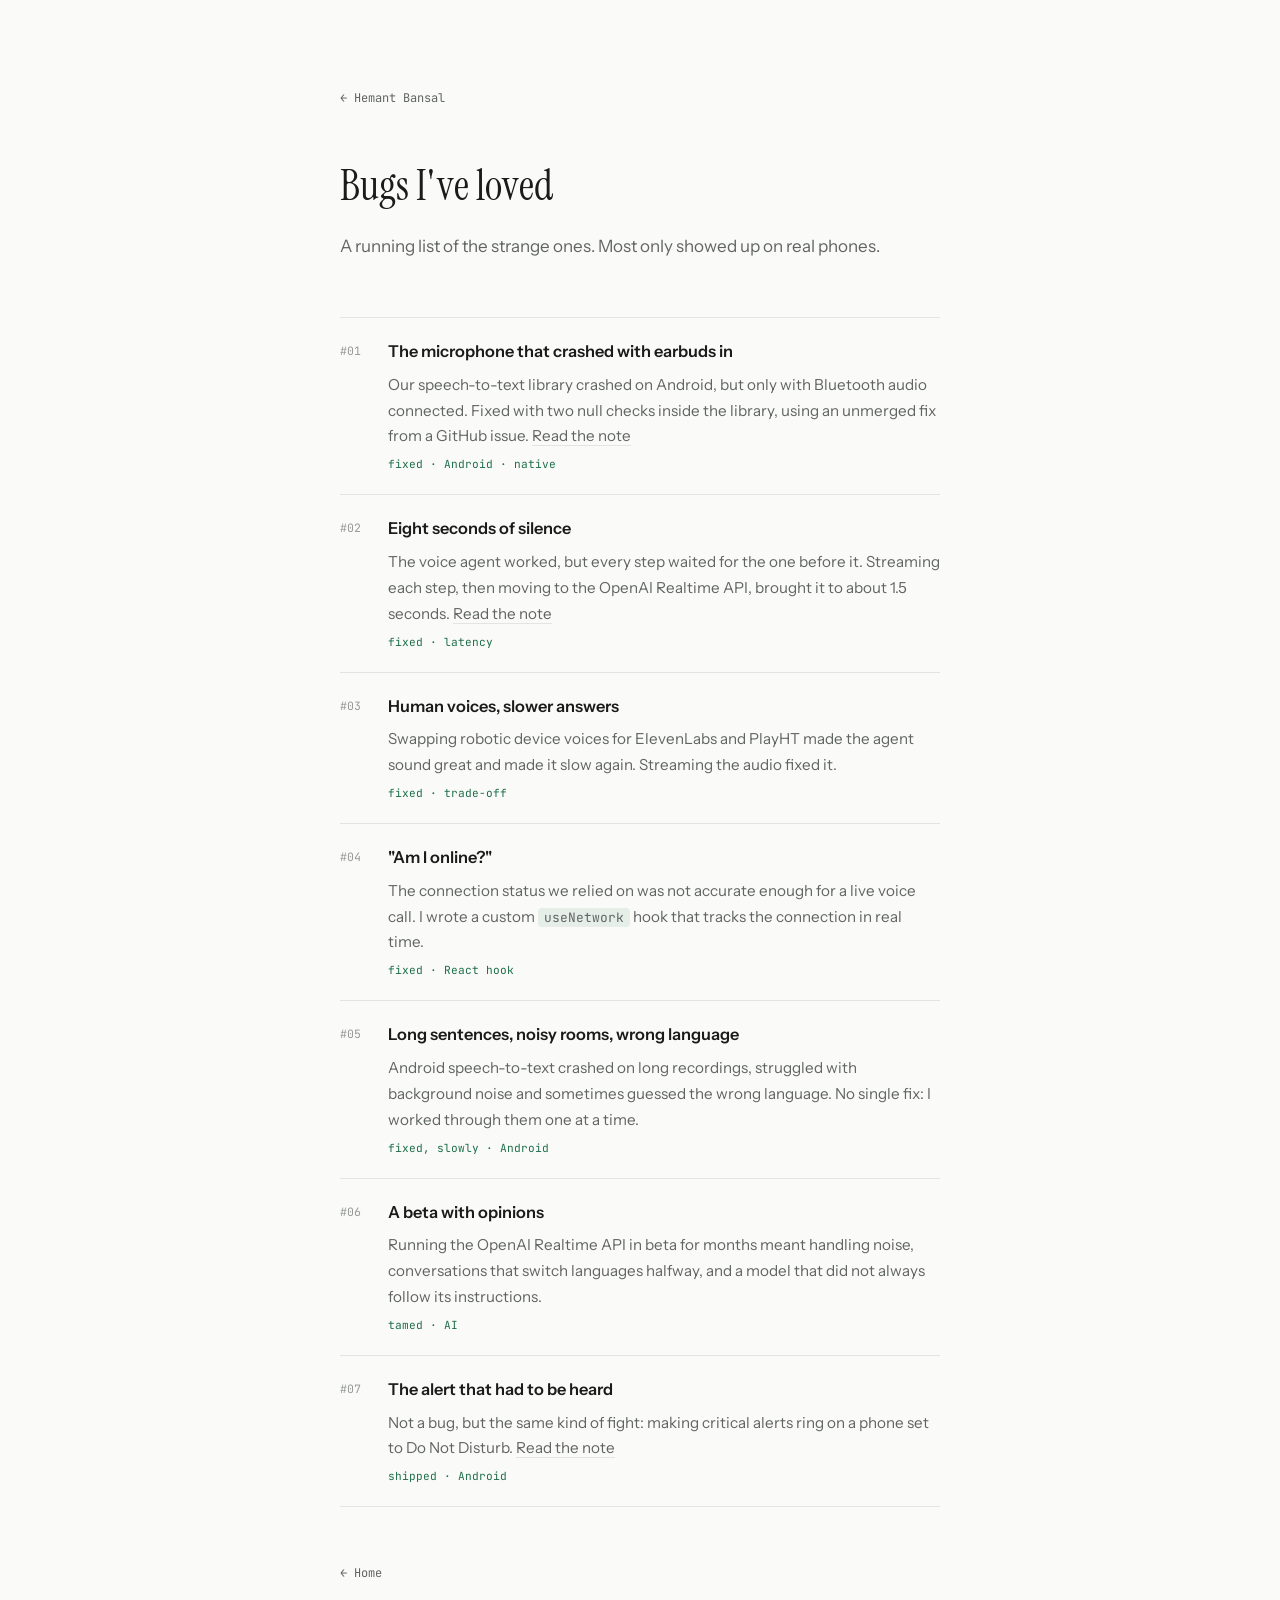
==== public/bugs/index.html @ 5ed8c772 "Add personal website for hemsbansal.in The site lives in public/ and is published by Netlify. The Gi" ====
<!doctype html>
<html lang="en">
<head>
<meta charset="utf-8">
<meta name="viewport" content="width=device-width, initial-scale=1, viewport-fit=cover">
<title>Bugs I've loved · Hemant Bansal</title>
<meta name="claude:viewport-fit-sides" content="cover">
<meta name="description" content="A running list of strange mobile bugs Hemant Bansal has hunted down.">
<link rel="canonical" href="https://hemsbansal.in/bugs">
<meta property="og:title" content="Bugs I've loved · Hemant Bansal">
<meta property="og:description" content="A running list of strange mobile bugs Hemant Bansal has hunted down.">
<meta property="og:url" content="https://hemsbansal.in/bugs">
<meta name="twitter:card" content="summary">
<link rel="icon" href="data:image/svg+xml,%3Csvg xmlns='http://www.w3.org/2000/svg' viewBox='0 0 64 64'%3E%3Crect width='64' height='64' rx='32' fill='%231f6f4a'/%3E%3Ctext x='32' y='43' font-family='Georgia,serif' font-style='italic' font-size='32' fill='%23ffffff' text-anchor='middle'%3Eh%3C/text%3E%3C/svg%3E">
<link rel="preconnect" href="https://fonts.googleapis.com">
<link rel="preconnect" href="https://fonts.gstatic.com" crossorigin>
<link rel="stylesheet" href="https://fonts.googleapis.com/css2?family=Instrument+Sans:wght@400;500;600&family=Instrument+Serif:ital@0;1&family=JetBrains+Mono:wght@400;500&display=swap">
<link rel="stylesheet" href="../style.css">
</head>
<body>
<main class="page">
  <a class="back" href="../index.html">← Hemant Bansal</a>
  <article>
    <h1>Bugs I've loved</h1>
    <p class="muted">A running list of the strange ones. Most only showed up on real phones.</p>
  </article>

  <ol class="bugs">
    <li>
      <h3>The microphone that crashed with earbuds in</h3>
      <p>Our speech-to-text library crashed on Android, but only with Bluetooth audio connected. Fixed with two null checks inside the library, using an unmerged fix from a GitHub issue. <a href="../notes/bluetooth-null-checks.html">Read the note</a></p>
      <span class="tag">fixed · Android · native</span>
    </li>
    <li>
      <h3>Eight seconds of silence</h3>
      <p>The voice agent worked, but every step waited for the one before it. Streaming each step, then moving to the OpenAI Realtime API, brought it to about 1.5 seconds. <a href="../notes/voice-latency.html">Read the note</a></p>
      <span class="tag">fixed · latency</span>
    </li>
    <li>
      <h3>Human voices, slower answers</h3>
      <p>Swapping robotic device voices for ElevenLabs and PlayHT made the agent sound great and made it slow again. Streaming the audio fixed it.</p>
      <span class="tag">fixed · trade-off</span>
    </li>
    <li>
      <h3>"Am I online?"</h3>
      <p>The connection status we relied on was not accurate enough for a live voice call. I wrote a custom <code>useNetwork</code> hook that tracks the connection in real time.</p>
      <span class="tag">fixed · React hook</span>
    </li>
    <li>
      <h3>Long sentences, noisy rooms, wrong language</h3>
      <p>Android speech-to-text crashed on long recordings, struggled with background noise and sometimes guessed the wrong language. No single fix: I worked through them one at a time.</p>
      <span class="tag">fixed, slowly · Android</span>
    </li>
    <li>
      <h3>A beta with opinions</h3>
      <p>Running the OpenAI Realtime API in beta for months meant handling noise, conversations that switch languages halfway, and a model that did not always follow its instructions.</p>
      <span class="tag">tamed · AI</span>
    </li>
    <li>
      <h3>The alert that had to be heard</h3>
      <p>Not a bug, but the same kind of fight: making critical alerts ring on a phone set to Do Not Disturb. <a href="../notes/do-not-disturb.html">Read the note</a></p>
      <span class="tag">shipped · Android</span>
    </li>
  </ol>
  <footer><a class="back" href="../index.html">← Home</a></footer>
</main>
</body>
</html>
---- public/style.css ----
/* Layout: one narrow column, left aligned, lots of air. Small mono labels mark each group. */
:root {
  --bg: #fafaf8;
  --fg: #1a1b1a;
  --muted: #616561;
  --faint: #969a95;
  --line: #e4e5e1;
  --accent: #1f6f4a;
  --tint: rgba(31, 111, 74, 0.09);
  --display: "Instrument Serif", "Iowan Old Style", Georgia, serif;
  --sans: "Instrument Sans", ui-sans-serif, system-ui, -apple-system, "Segoe UI", sans-serif;
  --mono: "JetBrains Mono", ui-monospace, "SF Mono", Menlo, Consolas, monospace;
}
@media (prefers-color-scheme: dark) {
  :root:not([data-theme="light"]) {
    --bg: #111312; --fg: #e9eae7; --muted: #a2a6a0; --faint: #6e726d; --line: #262927;
    --accent: #7fd1a3; --tint: rgba(127, 209, 163, 0.1); color-scheme: dark;
  }
}
:root[data-theme="dark"] {
  --bg: #111312; --fg: #e9eae7; --muted: #a2a6a0; --faint: #6e726d; --line: #262927;
  --accent: #7fd1a3; --tint: rgba(127, 209, 163, 0.1); color-scheme: dark;
}

*, *::before, *::after { box-sizing: border-box; }
body {
  margin: 0; background: var(--bg); color: var(--fg);
  font-family: var(--sans); font-size: 17px; line-height: 1.7;
  -webkit-font-smoothing: antialiased;
}
::selection { background: var(--tint); }
.page {
  max-width: 640px; margin: 0 auto;
  padding-block: 88px 64px;
  padding-left: max(20px, env(safe-area-inset-left, 0px));
  padding-right: max(20px, env(safe-area-inset-right, 0px));
  display: grid; gap: 56px;
}
a { color: inherit; text-decoration: underline; text-decoration-color: var(--line); text-underline-offset: 4px; text-decoration-thickness: 1px; transition: text-decoration-color .2s, color .2s; }
a:hover { text-decoration-color: var(--accent); }
a:focus-visible, button:focus-visible { outline: 2px solid var(--accent); outline-offset: 3px; border-radius: 3px; }
p { margin: 0; }
.muted { color: var(--muted); }

.label {
  font-family: var(--mono); font-size: 0.72rem; font-weight: 400; letter-spacing: 0.08em;
  text-transform: uppercase; color: var(--faint); margin: 0 0 16px;
}

/* Intro */
.hello { display: grid; gap: 20px; }
.name { font-family: var(--display); font-weight: 400; font-size: clamp(2.6rem, 8vw, 3.4rem); line-height: 1; letter-spacing: -0.01em; margin: 0; text-wrap: balance; }
.name em { color: var(--accent); }
.hello p { max-width: 58ch; }
.live { display: inline-flex; align-items: center; gap: 8px; font-family: var(--mono); font-size: 0.75rem; color: var(--muted); }
.live i { width: 7px; height: 7px; border-radius: 50%; background: var(--accent); animation: pulse 2.4s ease-in-out infinite; }
@keyframes pulse { 0%, 100% { opacity: 1; } 50% { opacity: .35; } }
@media (prefers-reduced-motion: reduce) { .live i { animation: none; } }

/* Lists of links */
.rows { list-style: none; margin: 0; padding: 0; display: grid; }
.rows li { display: grid; grid-template-columns: minmax(0, 1fr) auto; gap: 16px; align-items: baseline; padding: 12px 0; border-top: 1px solid var(--line); }
.rows li:last-child { border-bottom: 1px solid var(--line); }
.rows a { text-decoration: none; }
.rows a:hover { color: var(--accent); }
.rows .meta { font-family: var(--mono); font-size: 0.74rem; color: var(--faint); white-space: nowrap; font-variant-numeric: tabular-nums; }
.rows .desc { grid-column: 1 / -1; color: var(--muted); font-size: 0.94rem; margin-top: -6px; }

.now { list-style: none; margin: 0; padding: 0; display: grid; gap: 8px; }
.now li { display: grid; grid-template-columns: 20px minmax(0, 1fr); }
.now li::before { content: "→"; color: var(--faint); }

.elsewhere { display: flex; flex-wrap: wrap; gap: 8px 24px; align-items: baseline; }
.copy { font-family: var(--mono); font-size: 0.7rem; color: var(--muted); background: none; border: 1px solid var(--line); border-radius: 999px; padding: 2px 10px; cursor: pointer; vertical-align: 2px; }
.copy:hover { color: var(--fg); border-color: var(--faint); }

footer { font-family: var(--mono); font-size: 0.72rem; color: var(--faint); }

/* Notes */
.back { font-family: var(--mono); font-size: 0.75rem; color: var(--muted); text-decoration: none; }
.back:hover { color: var(--accent); }
article { display: grid; gap: 22px; }
article h1 { font-family: var(--display); font-weight: 400; font-size: clamp(2rem, 6vw, 2.6rem); line-height: 1.1; margin: 0; text-wrap: balance; }
article h2 { font-size: 1.05rem; font-weight: 600; margin: 18px 0 -8px; }
article .meta { font-family: var(--mono); font-size: 0.74rem; color: var(--faint); }
article p { max-width: 64ch; }
article ul { margin: 0; padding-left: 20px; display: grid; gap: 6px; }
article li::marker { color: var(--faint); }
code { font-family: var(--mono); font-size: 0.85em; background: var(--tint); padding: 1px 6px; border-radius: 4px; }
pre { margin: 0; overflow-x: auto; background: var(--tint); border-radius: 8px; padding: 16px 18px; }
pre code { background: none; padding: 0; font-size: 0.8rem; line-height: 1.6; }
.pull { font-family: var(--display); font-size: 1.5rem; line-height: 1.3; color: var(--accent); border-left: 2px solid var(--accent); padding-left: 18px; }

/* Pipeline timing figure */
.timing { margin: 0; display: grid; gap: 18px; padding: 20px; border: 1px solid var(--line); border-radius: 10px; }
.timing h3 { margin: 0 0 8px; font-family: var(--mono); font-size: 0.72rem; font-weight: 400; letter-spacing: .08em; text-transform: uppercase; color: var(--faint); display: flex; justify-content: space-between; }
.timing h3 b { color: var(--fg); font-weight: 500; letter-spacing: 0; text-transform: none; }
.track { position: relative; height: 22px; margin-bottom: 6px; }
.bar { position: absolute; min-width: max-content; padding-right: 6px; top: 0; height: 100%; border-radius: 4px; background: var(--tint); border: 1px solid var(--accent); font-family: var(--mono); font-size: 0.66rem; color: var(--accent); display: flex; align-items: center; padding-left: 6px; white-space: nowrap; overflow: hidden; }
.scale { display: flex; justify-content: space-between; font-family: var(--mono); font-size: 0.66rem; color: var(--faint); font-variant-numeric: tabular-nums; }
.timing figcaption { font-size: 0.85rem; color: var(--muted); }

@media (max-width: 520px) {
  body { font-size: 16px; }
  .page { padding-block: 56px 48px; gap: 48px; }
}

/* Resume */
.cv-head h1 { font-family: var(--display); font-weight: 400; font-size: clamp(2.2rem, 6vw, 2.8rem); line-height: 1.05; margin: 0 0 8px; }
.cv-head p { margin: 0; }
.cv-head .meta { margin-top: 10px; font-family: var(--mono); font-size: 0.74rem; color: var(--faint); overflow-wrap: anywhere; }
.resume section { display: grid; gap: 14px; }
.resume .label { margin: 0; }
.cv-item { display: grid; gap: 6px; }
.cv-item h3 { font-size: 1rem; font-weight: 600; margin: 0; }
.cv-item ul { margin: 0; padding-left: 20px; display: grid; gap: 4px; font-size: 0.95rem; color: var(--muted); }
.cv-item li::marker { color: var(--faint); }
.cv-row { display: flex; flex-wrap: wrap; justify-content: space-between; align-items: baseline; gap: 4px 16px; }
.cv-row .meta { font-family: var(--mono); font-size: 0.74rem; color: var(--faint); font-variant-numeric: tabular-nums; }
.cv-skills { margin: 0; display: grid; gap: 8px; font-size: 0.95rem; }
.cv-skills div { display: grid; grid-template-columns: 140px minmax(0, 1fr); gap: 12px; }
.cv-skills dt { color: var(--faint); }
.cv-skills dd { margin: 0; }
@media (max-width: 520px) { .cv-skills div { grid-template-columns: 1fr; gap: 0; } }
@media print {
  :root { --bg: #fff; --fg: #000; --muted: #333; --faint: #666; --line: #ccc; }
  body { font-size: 11pt; }
  .page { padding-block: 0; gap: 18px; max-width: none; }
  .back { display: none; }
}

/* Bugs list */
.bugs { list-style: none; margin: 0; padding: 0; display: grid; gap: 0; counter-reset: bug; }
.bugs li { counter-increment: bug; display: grid; gap: 6px; padding: 20px 0 20px 48px; border-top: 1px solid var(--line); position: relative; }
.bugs li:last-child { border-bottom: 1px solid var(--line); }
.bugs li::before { content: "#" counter(bug, decimal-leading-zero); position: absolute; left: 0; top: 23px; font-family: var(--mono); font-size: 0.72rem; color: var(--faint); }
.bugs h3 { margin: 0; font-size: 1.02rem; font-weight: 600; }
.bugs p { color: var(--muted); font-size: 0.95rem; }
.bugs .tag { font-family: var(--mono); font-size: 0.7rem; color: var(--accent); }

/* Small link row */
.more { display: flex; flex-wrap: wrap; gap: 8px 24px; }
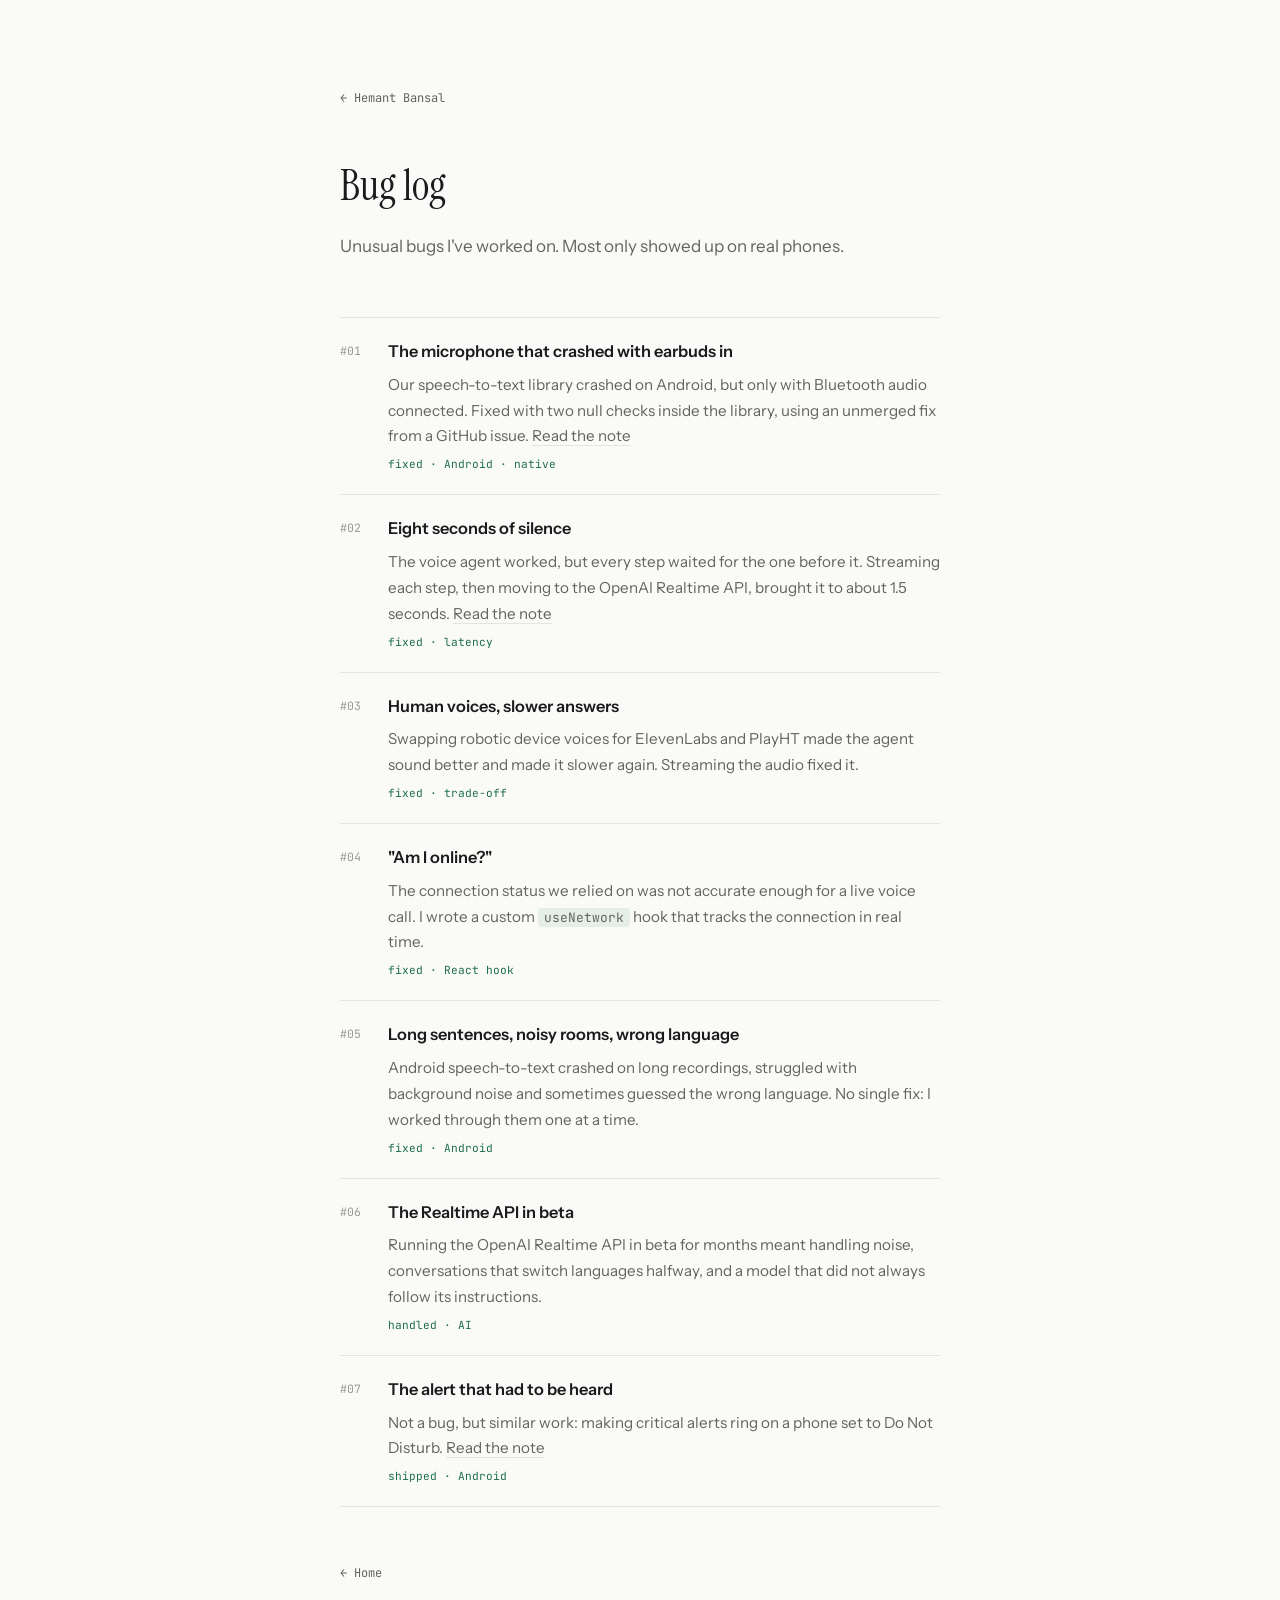
==== commit cdfa178a: "Plainer, less jokey wording across the site - Homepage: factual intro, concrete details on each proj" ====
--- a/public/bugs/index.html
+++ b/public/bugs/index.html
@@ -3,15 +3,18 @@
 <head>
 <meta charset="utf-8">
 <meta name="viewport" content="width=device-width, initial-scale=1, viewport-fit=cover">
-<title>Bugs I've loved · Hemant Bansal</title>
+<title>Bug log · Hemant Bansal</title>
 <meta name="claude:viewport-fit-sides" content="cover">
-<meta name="description" content="A running list of strange mobile bugs Hemant Bansal has hunted down.">
+<meta name="description" content="Unusual mobile bugs Hemant Bansal has worked on.">
 <link rel="canonical" href="https://hemsbansal.in/bugs">
-<meta property="og:title" content="Bugs I've loved · Hemant Bansal">
-<meta property="og:description" content="A running list of strange mobile bugs Hemant Bansal has hunted down.">
+<meta property="og:title" content="Bug log · Hemant Bansal">
+<meta property="og:description" content="Unusual mobile bugs Hemant Bansal has worked on.">
 <meta property="og:url" content="https://hemsbansal.in/bugs">
 <meta name="twitter:card" content="summary">
 <link rel="icon" href="data:image/svg+xml,%3Csvg xmlns='http://www.w3.org/2000/svg' viewBox='0 0 64 64'%3E%3Crect width='64' height='64' rx='32' fill='%231f6f4a'/%3E%3Ctext x='32' y='43' font-family='Georgia,serif' font-style='italic' font-size='32' fill='%23ffffff' text-anchor='middle'%3Eh%3C/text%3E%3C/svg%3E">
+<link rel="manifest" href="../manifest.webmanifest">
+<link rel="apple-touch-icon" href="../icons/apple-touch-icon.png">
+<meta name="theme-color" content="#1f6f4a">
 <link rel="preconnect" href="https://fonts.googleapis.com">
 <link rel="preconnect" href="https://fonts.gstatic.com" crossorigin>
 <link rel="stylesheet" href="https://fonts.googleapis.com/css2?family=Instrument+Sans:wght@400;500;600&family=Instrument+Serif:ital@0;1&family=JetBrains+Mono:wght@400;500&display=swap">
@@ -21,8 +24,8 @@
 <main class="page">
   <a class="back" href="../index.html">← Hemant Bansal</a>
   <article>
-    <h1>Bugs I've loved</h1>
-    <p class="muted">A running list of the strange ones. Most only showed up on real phones.</p>
+    <h1>Bug log</h1>
+    <p class="muted">Unusual bugs I've worked on. Most only showed up on real phones.</p>
   </article>
 
   <ol class="bugs">
@@ -38,7 +41,7 @@
     </li>
     <li>
       <h3>Human voices, slower answers</h3>
-      <p>Swapping robotic device voices for ElevenLabs and PlayHT made the agent sound great and made it slow again. Streaming the audio fixed it.</p>
+      <p>Swapping robotic device voices for ElevenLabs and PlayHT made the agent sound better and made it slower again. Streaming the audio fixed it.</p>
       <span class="tag">fixed · trade-off</span>
     </li>
     <li>
@@ -49,20 +52,21 @@
     <li>
       <h3>Long sentences, noisy rooms, wrong language</h3>
       <p>Android speech-to-text crashed on long recordings, struggled with background noise and sometimes guessed the wrong language. No single fix: I worked through them one at a time.</p>
-      <span class="tag">fixed, slowly · Android</span>
+      <span class="tag">fixed · Android</span>
     </li>
     <li>
-      <h3>A beta with opinions</h3>
+      <h3>The Realtime API in beta</h3>
       <p>Running the OpenAI Realtime API in beta for months meant handling noise, conversations that switch languages halfway, and a model that did not always follow its instructions.</p>
-      <span class="tag">tamed · AI</span>
+      <span class="tag">handled · AI</span>
     </li>
     <li>
       <h3>The alert that had to be heard</h3>
-      <p>Not a bug, but the same kind of fight: making critical alerts ring on a phone set to Do Not Disturb. <a href="../notes/do-not-disturb.html">Read the note</a></p>
+      <p>Not a bug, but similar work: making critical alerts ring on a phone set to Do Not Disturb. <a href="../notes/do-not-disturb.html">Read the note</a></p>
       <span class="tag">shipped · Android</span>
     </li>
   </ol>
   <footer><a class="back" href="../index.html">← Home</a></footer>
 </main>
+<script src="../site.js" defer></script>
 </body>
 </html>
--- a/public/style.css
+++ b/public/style.css
@@ -7,6 +7,10 @@
   --line: #e4e5e1;
   --accent: #1f6f4a;
   --tint: rgba(31, 111, 74, 0.09);
+  --ok-bar: #6fbf93;
+  --warn-bar: #e2b54d;
+  --warn: #8a6200;
+  --warn-tint: rgba(196, 140, 20, 0.14);
   --display: "Instrument Serif", "Iowan Old Style", Georgia, serif;
   --sans: "Instrument Sans", ui-sans-serif, system-ui, -apple-system, "Segoe UI", sans-serif;
   --mono: "JetBrains Mono", ui-monospace, "SF Mono", Menlo, Consolas, monospace;
@@ -14,12 +18,12 @@
 @media (prefers-color-scheme: dark) {
   :root:not([data-theme="light"]) {
     --bg: #111312; --fg: #e9eae7; --muted: #a2a6a0; --faint: #6e726d; --line: #262927;
-    --accent: #7fd1a3; --tint: rgba(127, 209, 163, 0.1); color-scheme: dark;
+    --accent: #7fd1a3; --tint: rgba(127, 209, 163, 0.1); --ok-bar: #3f8f66; --warn-bar: #b9902f; --warn: #e8c46a; --warn-tint: rgba(232, 196, 106, 0.12); color-scheme: dark;
   }
 }
 :root[data-theme="dark"] {
   --bg: #111312; --fg: #e9eae7; --muted: #a2a6a0; --faint: #6e726d; --line: #262927;
-  --accent: #7fd1a3; --tint: rgba(127, 209, 163, 0.1); color-scheme: dark;
+  --accent: #7fd1a3; --tint: rgba(127, 209, 163, 0.1); --ok-bar: #3f8f66; --warn-bar: #b9902f; --warn: #e8c46a; --warn-tint: rgba(232, 196, 106, 0.12); color-scheme: dark;
 }
 
 *, *::before, *::after { box-sizing: border-box; }
@@ -140,3 +144,39 @@
 
 /* Small link row */
 .more { display: flex; flex-wrap: wrap; gap: 8px 24px; }
+
+/* Language switch */
+.lang { justify-self: start; display: inline-flex; border: 1px solid var(--line); border-radius: 999px; padding: 3px; gap: 2px; }
+.lang button { font: inherit; font-family: var(--mono); font-size: 0.72rem; color: var(--muted); background: none; border: 0; border-radius: 999px; padding: 4px 12px; cursor: pointer; }
+.lang button[aria-pressed="true"] { background: var(--fg); color: var(--bg); }
+[data-hi] { display: none; }
+html[data-lang="hi"] [data-hi] { display: revert; }
+html[data-lang="hi"] [data-en] { display: none; }
+[data-hi], .lang [lang="hi"] { font-family: "Noto Sans Devanagari", var(--sans); }
+.label [data-hi] { font-family: "Noto Sans Devanagari", var(--sans); letter-spacing: 0; text-transform: none; font-size: 0.8rem; }
+a.live { text-decoration: none; justify-self: start; }
+a.live:hover { color: var(--accent); }
+
+/* Easter egg toast */
+#name { cursor: default; user-select: none; }
+.toast { justify-self: start; font-family: var(--mono); font-size: 0.78rem; line-height: 1.5; padding: 10px 14px; border-radius: 8px; background: var(--fg); color: var(--bg); max-width: 52ch; }
+
+/* Status page */
+.status-banner { display: flex; align-items: center; gap: 12px; padding: 16px 18px; border-radius: 10px; background: var(--tint); color: var(--accent); font-weight: 600; }
+.status-banner i { width: 9px; height: 9px; border-radius: 50%; background: var(--accent); animation: pulse 2.4s ease-in-out infinite; }
+@media (prefers-reduced-motion: reduce) { .status-banner i { animation: none; } }
+.systems, .incidents { list-style: none; margin: 0; padding: 0; display: grid; }
+.systems li, .incidents li { padding: 14px 0; border-top: 1px solid var(--line); }
+.systems li:last-child, .incidents li:last-child { border-bottom: 1px solid var(--line); }
+.sys-head { display: flex; justify-content: space-between; align-items: center; gap: 12px; flex-wrap: wrap; }
+.uptime { display: grid; grid-template-columns: repeat(30, minmax(0, 1fr)); gap: 3px; margin-top: 10px; }
+.uptime i { height: 26px; border-radius: 3px; background: var(--ok-bar); }
+.uptime i.w { background: var(--warn-bar); }
+.pill { font-family: var(--mono); font-size: 0.72rem; padding: 3px 10px; border-radius: 999px; background: var(--tint); color: var(--muted); white-space: nowrap; }
+.pill.ok { color: var(--accent); }
+.pill.warn { background: var(--warn-tint); color: var(--warn); }
+.incidents li { display: grid; grid-template-columns: 110px minmax(0, 1fr); gap: 14px; align-items: start; }
+.incidents .pill { justify-self: start; margin-top: 2px; }
+.incidents b { font-weight: 600; }
+.incidents p { color: var(--muted); font-size: 0.94rem; margin-top: 4px; }
+@media (max-width: 520px) { .incidents li { grid-template-columns: 1fr; gap: 6px; } }
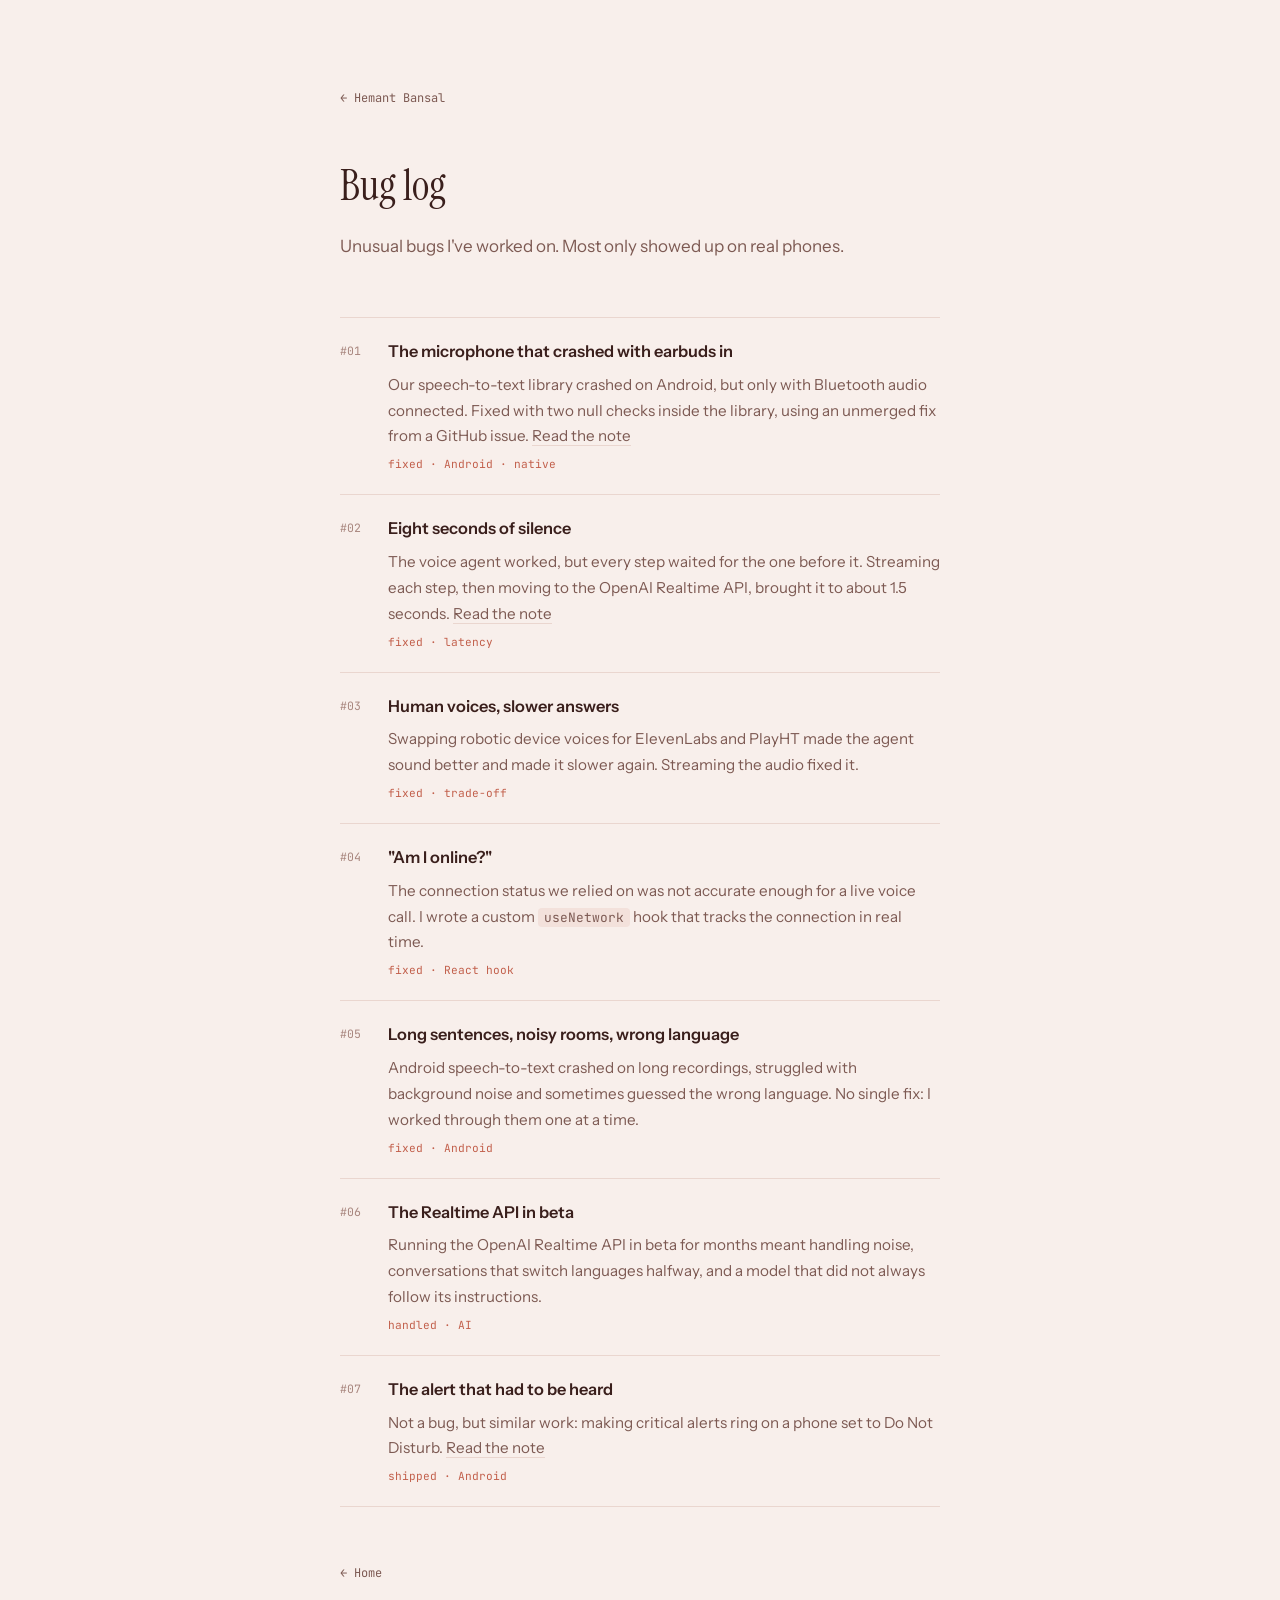
==== commit 895f4e8a: "New homepage: web page on desktop, app on phones - Desktop: hero, career as a metro map, projects as" ====
--- a/public/bugs/index.html
+++ b/public/bugs/index.html
@@ -11,10 +11,11 @@
 <meta property="og:description" content="Unusual mobile bugs Hemant Bansal has worked on.">
 <meta property="og:url" content="https://hemsbansal.in/bugs">
 <meta name="twitter:card" content="summary">
-<link rel="icon" href="data:image/svg+xml,%3Csvg xmlns='http://www.w3.org/2000/svg' viewBox='0 0 64 64'%3E%3Crect width='64' height='64' rx='32' fill='%231f6f4a'/%3E%3Ctext x='32' y='43' font-family='Georgia,serif' font-style='italic' font-size='32' fill='%23ffffff' text-anchor='middle'%3Eh%3C/text%3E%3C/svg%3E">
+<link rel="icon" href="data:image/svg+xml,%3Csvg xmlns='http://www.w3.org/2000/svg' viewBox='0 0 64 64'%3E%3Crect width='64' height='64' rx='32' fill='%23c2604c'/%3E%3Ctext x='32' y='43' font-family='Georgia,serif' font-style='italic' font-size='32' fill='%23ffffff' text-anchor='middle'%3Eh%3C/text%3E%3C/svg%3E">
 <link rel="manifest" href="../manifest.webmanifest">
 <link rel="apple-touch-icon" href="../icons/apple-touch-icon.png">
-<meta name="theme-color" content="#1f6f4a">
+<meta name="theme-color" content="#f8efeb" media="(prefers-color-scheme: light)">
+<meta name="theme-color" content="#1d1312" media="(prefers-color-scheme: dark)">
 <link rel="preconnect" href="https://fonts.googleapis.com">
 <link rel="preconnect" href="https://fonts.gstatic.com" crossorigin>
 <link rel="stylesheet" href="https://fonts.googleapis.com/css2?family=Instrument+Sans:wght@400;500;600&family=Instrument+Serif:ital@0;1&family=JetBrains+Mono:wght@400;500&display=swap">
--- a/public/style.css
+++ b/public/style.css
@@ -1,30 +1,30 @@
 /* Layout: one narrow column, left aligned, lots of air. Small mono labels mark each group. */
 :root {
-  --bg: #fafaf8;
-  --fg: #1a1b1a;
-  --muted: #616561;
-  --faint: #969a95;
-  --line: #e4e5e1;
-  --accent: #1f6f4a;
-  --tint: rgba(31, 111, 74, 0.09);
-  --ok-bar: #6fbf93;
-  --warn-bar: #e2b54d;
-  --warn: #8a6200;
-  --warn-tint: rgba(196, 140, 20, 0.14);
+  /* Jaipur palette: pink sandstone, deep maroon ink, one green for "available" */
+  --bg: #f8efeb;
+  --fg: #3a1f1c;
+  --muted: #7d5a53;
+  --faint: #a8867e;
+  --line: #ead6cf;
+  --card: #fffaf7;
+  --accent: #c2604c;
+  --accent-ink: #a44a37;
+  --green: #1f6f4a;
+  --web: #d8933a;
+  --side: #5b7fd6;
+  --tint: rgba(194, 96, 76, 0.1);
+  --ink-bg: #3a1f1c;
+  --ink-fg: #f6e6e0;
+  --ink-mute: #c09a91;
+  --ink-accent: #f2a593;
   --display: "Instrument Serif", "Iowan Old Style", Georgia, serif;
   --sans: "Instrument Sans", ui-sans-serif, system-ui, -apple-system, "Segoe UI", sans-serif;
   --mono: "JetBrains Mono", ui-monospace, "SF Mono", Menlo, Consolas, monospace;
 }
 @media (prefers-color-scheme: dark) {
-  :root:not([data-theme="light"]) {
-    --bg: #111312; --fg: #e9eae7; --muted: #a2a6a0; --faint: #6e726d; --line: #262927;
-    --accent: #7fd1a3; --tint: rgba(127, 209, 163, 0.1); --ok-bar: #3f8f66; --warn-bar: #b9902f; --warn: #e8c46a; --warn-tint: rgba(232, 196, 106, 0.12); color-scheme: dark;
-  }
+  :root:not([data-theme="light"]) { --bg: #1d1312; --fg: #f5e6e1; --muted: #c7a59d; --faint: #8c6e67; --line: #3a2724; --card: #271a18; --accent: #ee8f7a; --accent-ink: #f2a593; --green: #6fcf97; --web: #e9b05c; --side: #8ea6ff; --tint: rgba(238, 143, 122, 0.12); --ink-bg: #120b0a; --ink-fg: #f5e6e1; --ink-mute: #a78680; --ink-accent: #f2a593; color-scheme: dark; }
 }
-:root[data-theme="dark"] {
-  --bg: #111312; --fg: #e9eae7; --muted: #a2a6a0; --faint: #6e726d; --line: #262927;
-  --accent: #7fd1a3; --tint: rgba(127, 209, 163, 0.1); --ok-bar: #3f8f66; --warn-bar: #b9902f; --warn: #e8c46a; --warn-tint: rgba(232, 196, 106, 0.12); color-scheme: dark;
-}
+:root[data-theme="dark"] { --bg: #1d1312; --fg: #f5e6e1; --muted: #c7a59d; --faint: #8c6e67; --line: #3a2724; --card: #271a18; --accent: #ee8f7a; --accent-ink: #f2a593; --green: #6fcf97; --web: #e9b05c; --side: #8ea6ff; --tint: rgba(238, 143, 122, 0.12); --ink-bg: #120b0a; --ink-fg: #f5e6e1; --ink-mute: #a78680; --ink-accent: #f2a593; color-scheme: dark; }
 
 *, *::before, *::after { box-sizing: border-box; }
 body {
@@ -66,7 +66,7 @@
 .rows li { display: grid; grid-template-columns: minmax(0, 1fr) auto; gap: 16px; align-items: baseline; padding: 12px 0; border-top: 1px solid var(--line); }
 .rows li:last-child { border-bottom: 1px solid var(--line); }
 .rows a { text-decoration: none; }
-.rows a:hover { color: var(--accent); }
+.rows a:hover { color: var(--accent-ink); }
 .rows .meta { font-family: var(--mono); font-size: 0.74rem; color: var(--faint); white-space: nowrap; font-variant-numeric: tabular-nums; }
 .rows .desc { grid-column: 1 / -1; color: var(--muted); font-size: 0.94rem; margin-top: -6px; }
 
@@ -161,22 +161,3 @@
 #name { cursor: default; user-select: none; }
 .toast { justify-self: start; font-family: var(--mono); font-size: 0.78rem; line-height: 1.5; padding: 10px 14px; border-radius: 8px; background: var(--fg); color: var(--bg); max-width: 52ch; }
 
-/* Status page */
-.status-banner { display: flex; align-items: center; gap: 12px; padding: 16px 18px; border-radius: 10px; background: var(--tint); color: var(--accent); font-weight: 600; }
-.status-banner i { width: 9px; height: 9px; border-radius: 50%; background: var(--accent); animation: pulse 2.4s ease-in-out infinite; }
-@media (prefers-reduced-motion: reduce) { .status-banner i { animation: none; } }
-.systems, .incidents { list-style: none; margin: 0; padding: 0; display: grid; }
-.systems li, .incidents li { padding: 14px 0; border-top: 1px solid var(--line); }
-.systems li:last-child, .incidents li:last-child { border-bottom: 1px solid var(--line); }
-.sys-head { display: flex; justify-content: space-between; align-items: center; gap: 12px; flex-wrap: wrap; }
-.uptime { display: grid; grid-template-columns: repeat(30, minmax(0, 1fr)); gap: 3px; margin-top: 10px; }
-.uptime i { height: 26px; border-radius: 3px; background: var(--ok-bar); }
-.uptime i.w { background: var(--warn-bar); }
-.pill { font-family: var(--mono); font-size: 0.72rem; padding: 3px 10px; border-radius: 999px; background: var(--tint); color: var(--muted); white-space: nowrap; }
-.pill.ok { color: var(--accent); }
-.pill.warn { background: var(--warn-tint); color: var(--warn); }
-.incidents li { display: grid; grid-template-columns: 110px minmax(0, 1fr); gap: 14px; align-items: start; }
-.incidents .pill { justify-self: start; margin-top: 2px; }
-.incidents b { font-weight: 600; }
-.incidents p { color: var(--muted); font-size: 0.94rem; margin-top: 4px; }
-@media (max-width: 520px) { .incidents li { grid-template-columns: 1fr; gap: 6px; } }
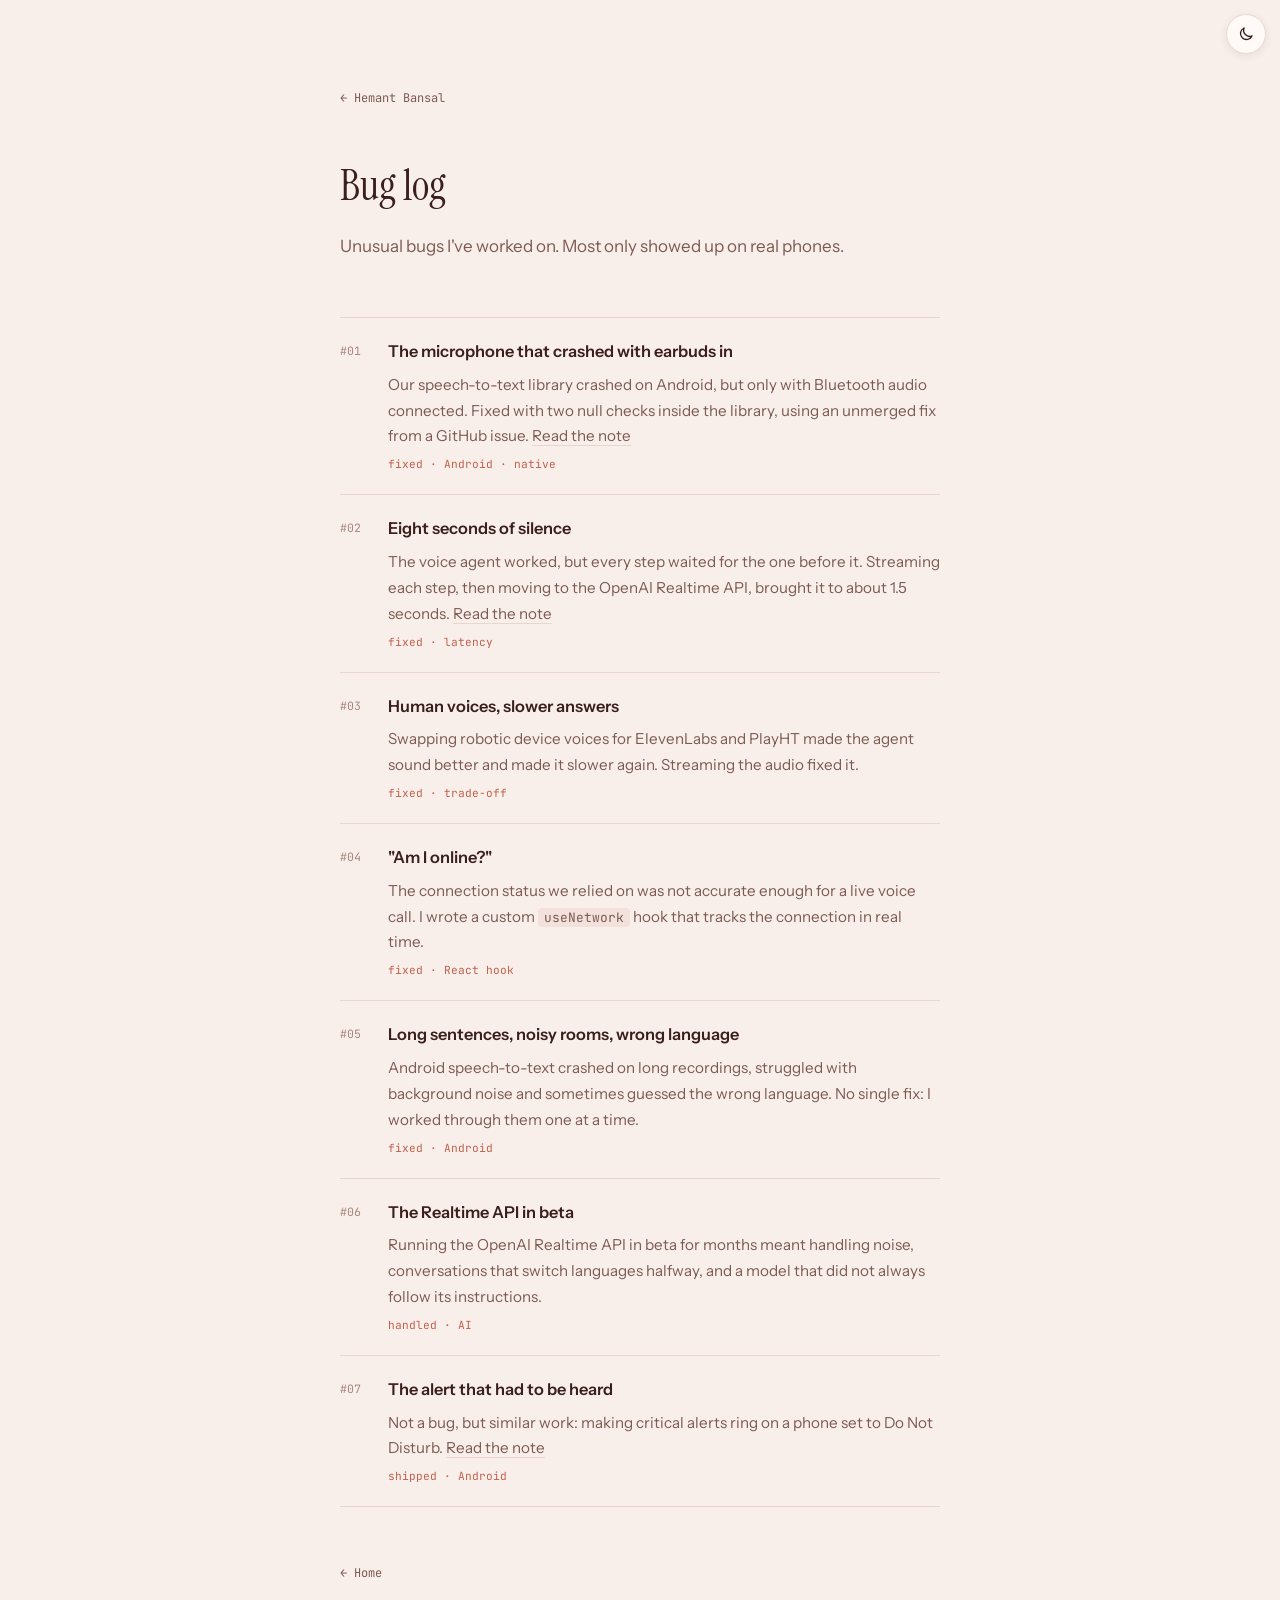
==== commit b2b7ecaa: "Add a light/dark toggle to every page Follows the system setting until the visitor picks one, then r" ====
--- a/public/bugs/index.html
+++ b/public/bugs/index.html
@@ -2,6 +2,7 @@
 <html lang="en">
 <head>
 <meta charset="utf-8">
+<script>try{var t=localStorage.getItem("theme");if(t==="light"||t==="dark")document.documentElement.setAttribute("data-theme",t)}catch(e){}</script>
 <meta name="viewport" content="width=device-width, initial-scale=1, viewport-fit=cover">
 <title>Bug log · Hemant Bansal</title>
 <meta name="claude:viewport-fit-sides" content="cover">
--- a/public/style.css
+++ b/public/style.css
@@ -161,3 +161,17 @@
 #name { cursor: default; user-select: none; }
 .toast { justify-self: start; font-family: var(--mono); font-size: 0.78rem; line-height: 1.5; padding: 10px 14px; border-radius: 8px; background: var(--fg); color: var(--bg); max-width: 52ch; }
 
+
+/* Light / dark toggle */
+.theme-btn {
+  position: fixed; z-index: 40;
+  top: calc(14px + env(safe-area-inset-top, 0px)); right: max(14px, env(safe-area-inset-right, 0px));
+  width: 40px; height: 40px; border-radius: 50%;
+  display: grid; place-items: center; cursor: pointer;
+  background: var(--card, var(--bg)); color: var(--fg); border: 1px solid var(--line);
+  box-shadow: 0 2px 8px rgba(40, 10, 8, 0.08);
+}
+.theme-btn svg { width: 18px; height: 18px; fill: none; stroke: currentColor; stroke-width: 1.8; stroke-linecap: round; stroke-linejoin: round; }
+.theme-btn:hover { border-color: var(--accent); }
+.theme-btn:focus-visible { outline: 2px solid var(--accent); outline-offset: 2px; }
+@media print { .theme-btn { display: none; } }
